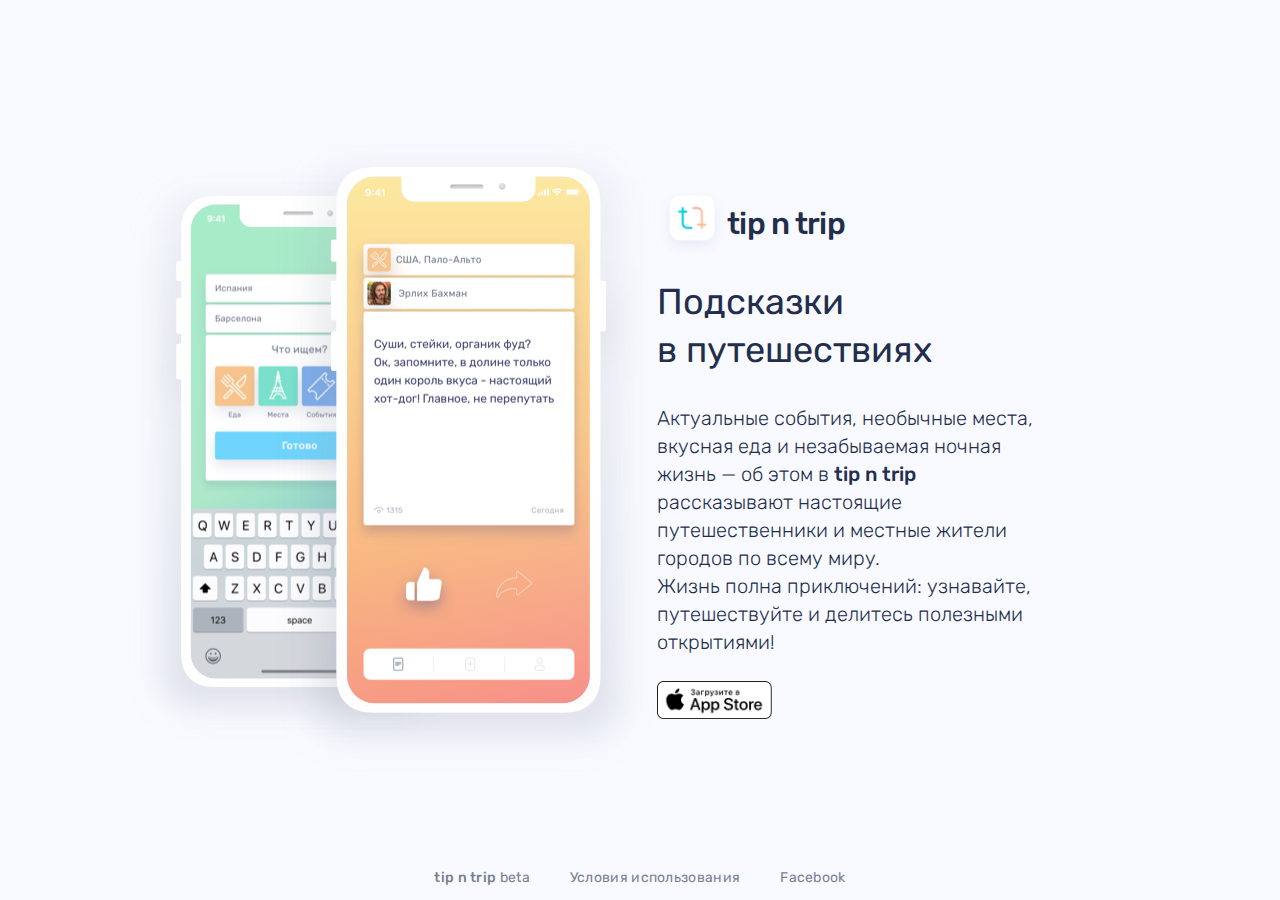
==== index.html @ 8a38551f "Fix styles" ====
<!DOCTYPE html>
<html>
    <head>
        <!-- Behavioral Meta Data -->
        <meta charset="utf-8">
        <meta http-equiv="X-UA-Compatible" content="IE=edge">
        <meta name="viewport" content="width=device-width, initial-scale=1.0">

        <!-- SEO Meta Data -->
        <title>tip n trip</title>
        <meta name="description" content="Актуальные события, необычные места, вкусная еда и незабываемая ночная жизнь — об этом в tip n trip рассказывают настоящие путешественники и местные жители городов по всему миру. Жизнь полна приключений: узнавайте, путешествуйте и делитесь полезными открытиями!">
        <meta name="keywords" content="подсказки,путешествия">

        <!-- Open Graph Meta Data -->
        <meta property="og:type" content="website">
        <meta property="og:site_name" content="tip n trip">
        <meta property="og:title" content="Подсказки в путешествиях">
        <meta property="og:description" content="Актуальные события, необычные места, вкусная еда и незабываемая ночная жизнь — об этом в tip n trip рассказывают настоящие путешественники и местные жители городов по всему миру. Жизнь полна приключений: узнавайте, путешествуйте и делитесь полезными открытиями!">
        <meta property="og:url" content="https://www.w3schools.com">
        <meta property="og:image" content="images/screens.png">

        <!-- Twitter Card Meta Data -->
        <meta name="twitter:card" content="summary_large_image">
        <meta name="twitter:title" content="Подсказки в путешествиях">
        <meta name="twitter:description" content="Актуальные события, необычные места, вкусная еда и незабываемая ночная жизнь — об этом в tip n trip рассказывают настоящие путешественники и местные жители городов по всему миру. Жизнь полна приключений: узнавайте, путешествуйте и делитесь полезными открытиями!">
        <meta name="twitter:site" content="https://www.w3schools.com">
        <meta name="twitter:image" content="images/screens.png">

        <!-- Favicon -->
        <link rel="shortcut icon" href="images/logo.ico" type="image/x-icon">
        <link rel="shortcut icon" href="images/logo.png" type="image/png">

        <!-- Apple Touch Icons -->
        <!-- Google Analytics -->

        <!-- Fonts -->
        <link href="https://fonts.googleapis.com/css?family=Rubik:300,400,500,700&amp;subset=cyrillic" rel="stylesheet">

        <style type="text/css">
            html, body {
              height: 100%;
              overflow: hidden;
              margin: 0;
              padding: 0;
              background-color: #f8faff;
              font-family: Rubik;
              font-style: normal;
              font-stretch: normal;
              font-weight: normal;
              color: #232e4d;
              line-height: normal;
              letter-spacing: normal;
              position: relative;
              min-height: 100%;
            }

            @media (max-height: 648px) and (min-width: 1024px) {
              html, body {
                overflow: visible;
                height: auto;
              }
            }

            img {
              max-width: 100%;
              max-height: 100%;
            }

            a {
              text-decoration: none;
              color: #232e4d;
            }

            .tipntrip-wrapper {
              display: flex;
              align-items: center;
              position: relative;
              margin: 0 auto;
              height: 100%;
              min-height: 100%;
            }

            .tipntrip-info {
              display: flex;
              flex-wrap: nowrap;
              align-items: center;
              margin: 0 auto;
            }

            .tipntrip-content {
              height: 100%;
              align-self: flex-start;
            }

            .tipntrip-screens {
              display: block;
              overflow: hidden;
              background-image: url(images/screens.png);
              background-repeat: no-repeat;
              background-size: contain;
            }

            .tipntrip-brand {
              display: flex;
              flex-wrap: nowrap;
              align-items: center;
              margin-top: 120px;
              margin-bottom: 20px;
            }

            .tipntrip {
              font-weight: 500;
            }

            .tipntrip-description p {
              margin-top: 0;
              margin-bottom: 0;
            }

            .tipntrip-footer {
              position: absolute;
              width: 100%;
              bottom: 0;
              z-index: 100;
              background-color: #f8faff;
            }

            .tipntrip-footer ul{
              display: flex;
              list-style: none;
              justify-content: center;
              opacity: 0.6;
              text-align: left;
              padding: 0;
            }

            .tipntrip-footer ul li {
              float: left;
            }

            @media (max-width: 1023px) {
              img {
                max-width: none;
                max-height: none;
                width: 100%;
              }
              .tipntrip-info {
                flex-direction: column-reverse;
                width: 87%;
              }
              .tipntrip-screens {
                width: 100%;
                height: 110vw;
              }
              .tipntrip-content {
                width: 100%;
                align-self: auto;
              }
              .tipntrip-brand {
                width: 70%;
                margin-left: auto;
                margin-right: auto;
              }
              .tipntrip-brand-logo {
                width: 35%;
              }
              .tipntrip-brand .tipntrip {
                font-size: 9.2vw;
                font-weight: 500;
                letter-spacing: -0.6px;
                text-align: left;
              }
              .tipntrip-slogan {
                font-size: 7.6vw;
                line-height: 1;
                text-align: center;
                margin-top: 4%;
                margin-bottom: 3%;
              }
              .tipntrip-description {
                font-size: 3.8vw;
                font-weight: 300;
                line-height: 1.5;
                text-align: center;
                margin-top: 3%;
                margin-bottom: 3%;
              }
              .tipntrip-description-additional {
                display: none
              }
              .tipntrip-appstore-link {
                width: 35%;
                margin: 0 auto;
                margin-top: 3%;
              }
              .tipntrip-footer ul{
                font-size: 3.8vw;
              }
              .tipntrip-footer ul li {
                margin-left: 3%;
              }
            }

            @media (min-width: 1024px) {
              .tipntrip-info {
                width: 1024px;
              }
              .tipntrip-screens {
                width: 529px;
                height: 644px;
              }
              .tipntrip-content {
                width: 387px;
                display: flex;
                flex-direction: column;
                justify-content: center;
              }
              .tipntrip-brand {
                margin-top: 60px;
              }
              .tipntrip-brand-logo {
                width: 70px;
                height: 70px;
              }
              .tipntrip-brand .tipntrip {
                font-size: 30.6px;
                letter-spacing: -0.7px;
                text-align: left;
              }
              .tipntrip-slogan {
                font-size: 36px;
                line-height: 1.33;
                text-align: left;
                margin-bottom: 15px;
              }
              .tipntrip-description {
                font-size: 20px;
                font-weight: 300;
                line-height: 1.4;
                text-align: left;
                margin-top: 15px;
              }
              .tipntrip-appstore-link {
                width: 117.9px;
                height: 38.3px;
                margin-top: 25px;
              }
              .tipntrip-footer ul{
                height: 17px;
                font-size: 14px;
                letter-spacing: 0.3px;
              }
              .tipntrip-footer ul li {
                margin-left: 20px;
                margin-right: 20px;
              }
            }

            @media (min-width: 1366px) {
              .tipntrip-info {
                width: 1279px;
              }
              .tipntrip-content {
                width: 708px;
              }
            }
        </style>
    </head>
    <body>
        <div class="tipntrip-wrapper">
            <div class="tipntrip-info">
                <div class="tipntrip-screens"></div>
                <div class="tipntrip-content">
                    <div class="tipntrip-brand">
                        <img src="images/logo.png" class="tipntrip-brand-logo">
                        <div class="tipntrip">tip n trip</div>
                    </div>
                    <div class="tipntrip-slogan">
                        Подсказки в&nbsp;путешествиях
                    </div>
                    <div class="tipntrip-description">
                        <p class="tipntrip-description-main">
                            Актуальные события, необычные места, вкусная еда и незабываемая
                            ночная жизнь — об этом в&nbsp;<span class="tipntrip">tip n trip</span> рассказывают настоящие
                            путешественники и местные жители городов по всему миру.
                        </p>
                        <p class="tipntrip-description-additional">
                            Жизнь полна приключений: узнавайте, путешествуйте и делитесь
                            полезными открытиями!
                        </p>
                    </div>
                    <div class="tipntrip-appstore-link">
                        <a href="https://itunes.apple.com/us/app/tip-n-trip-путешествия/id1356567243?ls=1&mt=8">
                            <img src="images/app_store.png">
                        </a>
                    </div>
                </div>
            </div>
            <div class="tipntrip-footer">
                <ul>
                    <li>
                        <span class="tipntrip">tip n trip</span> beta
                    </li>
                    <li>
                        <a href="tos.html">
                            Условия использования
                        </a>
                    </li>
                    <li>
                        <a href="https://www.facebook.com/tipntrip">
                            Facebook
                        </a>
                    </li>
                </ul>
            </div>
        </div>
    </body>
</html>
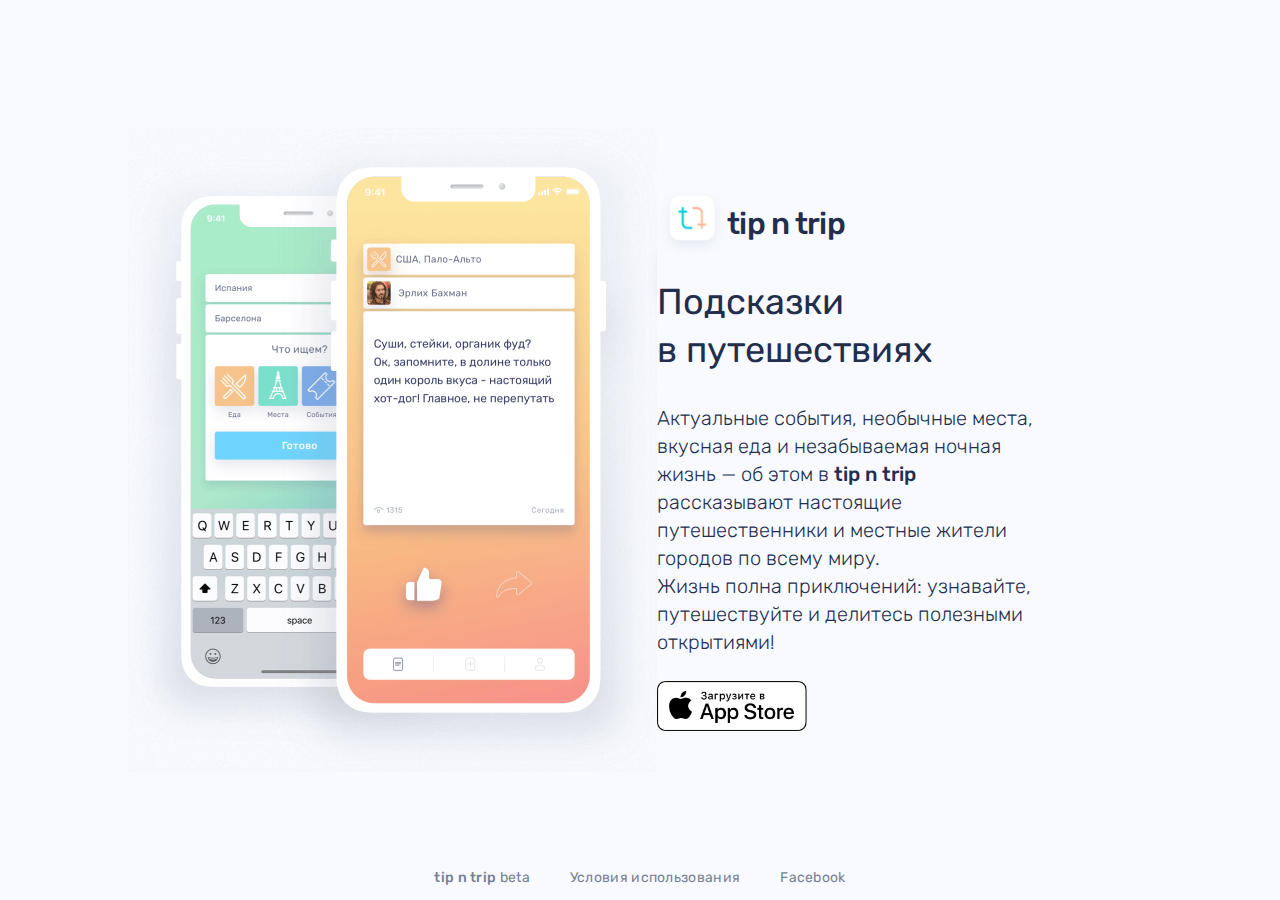
==== commit 337aa967: "Fix ipad view" ====
--- a/index.html
+++ b/index.html
@@ -94,10 +94,6 @@
 
             .tipntrip-screens {
               display: block;
-              overflow: hidden;
-              background-image: url(images/screens.png);
-              background-repeat: no-repeat;
-              background-size: contain;
             }
 
             .tipntrip-brand {
@@ -146,20 +142,22 @@
               }
               .tipntrip-info {
                 flex-direction: column-reverse;
+                align-self: flex-start;
                 width: 87%;
-              }
-              .tipntrip-screens {
-                width: 100%;
-                height: 110vw;
+                max-width: 600px;
               }
               .tipntrip-content {
                 width: 100%;
                 align-self: auto;
+              }
+              .tipntrip-screens {
+                width: 100%;
               }
               .tipntrip-brand {
                 width: 70%;
                 margin-left: auto;
                 margin-right: auto;
+                margin-top: 30px;
               }
               .tipntrip-brand-logo {
                 width: 35%;
@@ -189,7 +187,7 @@
                 display: none
               }
               .tipntrip-appstore-link {
-                width: 35%;
+                width: 35vw;
                 margin: 0 auto;
                 margin-top: 3%;
               }
@@ -198,6 +196,24 @@
               }
               .tipntrip-footer ul li {
                 margin-left: 3%;
+              }
+            }
+
+            @media (min-width: 600px) {
+              .tipntrip-brand .tipntrip {
+                font-size: 55px;
+              }
+              .tipntrip-slogan {
+                font-size: 46px;
+              }
+              .tipntrip-description {
+                font-size: 25px;
+              }
+              .tipntrip-appstore-link {
+                width: 210px;
+              }
+              .tipntrip-footer ul{
+                font-size: 22.8px;
               }
             }
 
@@ -241,8 +257,7 @@
                 margin-top: 15px;
               }
               .tipntrip-appstore-link {
-                width: 117.9px;
-                height: 38.3px;
+                width: 150px;;
                 margin-top: 25px;
               }
               .tipntrip-footer ul{
@@ -269,7 +284,9 @@
     <body>
         <div class="tipntrip-wrapper">
             <div class="tipntrip-info">
-                <div class="tipntrip-screens"></div>
+                <div class="tipntrip-screens">
+                    <img src="images/screens.png" alt="Screenshots">
+                </div>
                 <div class="tipntrip-content">
                     <div class="tipntrip-brand">
                         <img src="images/logo.png" class="tipntrip-brand-logo">
@@ -281,7 +298,7 @@
                     <div class="tipntrip-description">
                         <p class="tipntrip-description-main">
                             Актуальные события, необычные места, вкусная еда и незабываемая
-                            ночная жизнь — об этом в&nbsp;<span class="tipntrip">tip n trip</span> рассказывают настоящие
+                            ночная жизнь&nbsp;— об этом в&nbsp;<span class="tipntrip">tip&nbsp;n&nbsp;trip</span> рассказывают настоящие
                             путешественники и местные жители городов по всему миру.
                         </p>
                         <p class="tipntrip-description-additional">
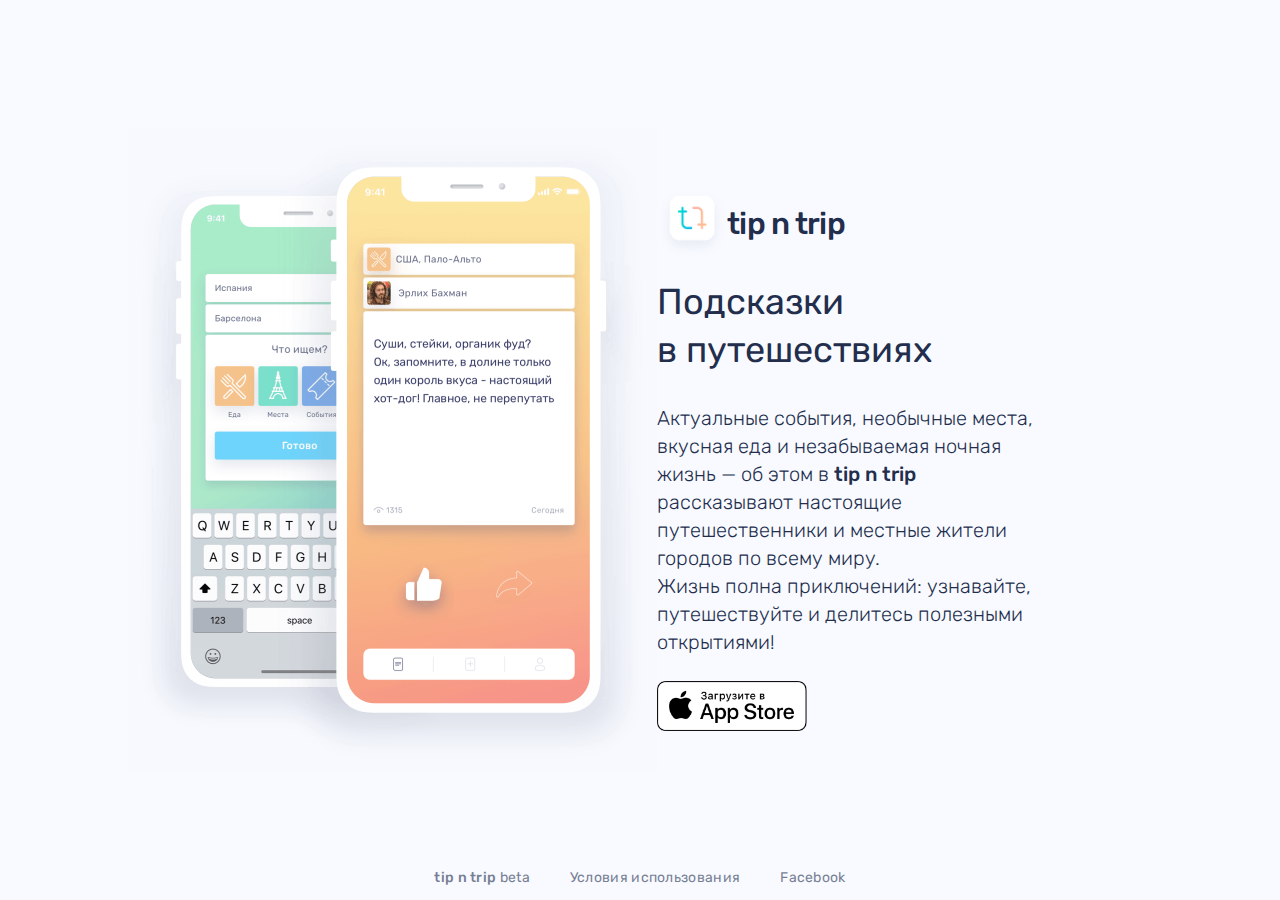
==== commit 41cf0732: "Fix margins" ====
--- a/index.html
+++ b/index.html
@@ -54,10 +54,14 @@
               min-height: 100%;
             }
 
-            @media (max-height: 648px) and (min-width: 1024px) {
+            @media (max-height: 648px) and (min-width: 1024px), (max-width: 1023px) and (max-height: 150vw) and (max-height: 900px) {
               html, body {
                 overflow: visible;
                 height: auto;
+              }
+
+              .tipntrip-screens {
+                margin-bottom: 60px;
               }
             }
 
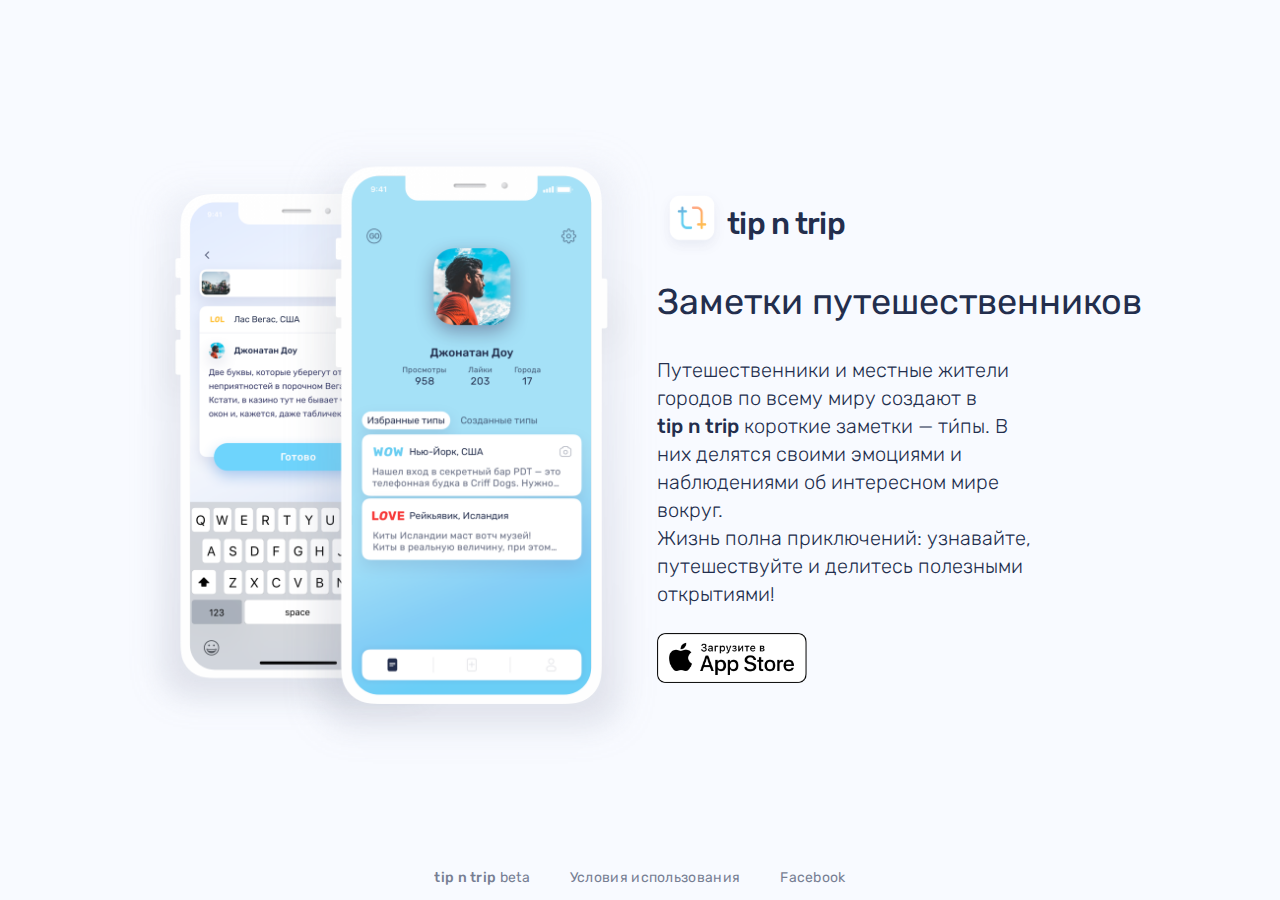
==== commit e43a205f: "Update text and images" ====
--- a/index.html
+++ b/index.html
@@ -297,17 +297,15 @@
                         <div class="tipntrip">tip n trip</div>
                     </div>
                     <div class="tipntrip-slogan">
-                        Подсказки в&nbsp;путешествиях
+                        Заметки&nbsp;путешественников
                     </div>
                     <div class="tipntrip-description">
                         <p class="tipntrip-description-main">
-                            Актуальные события, необычные места, вкусная еда и незабываемая
-                            ночная жизнь&nbsp;— об этом в&nbsp;<span class="tipntrip">tip&nbsp;n&nbsp;trip</span> рассказывают настоящие
-                            путешественники и местные жители городов по всему миру.
+                          Путешественники и местные жители городов по всему миру создают в <span class="tipntrip">tip&nbsp;n&nbsp;trip</span> короткие заметки — ти́пы.
+                          В них делятся своими эмоциями и наблюдениями об интересном мире вокруг.
                         </p>
                         <p class="tipntrip-description-additional">
-                            Жизнь полна приключений: узнавайте, путешествуйте и делитесь
-                            полезными открытиями!
+                          Жизнь полна приключений: узнавайте, путешествуйте и делитесь полезными открытиями!
                         </p>
                     </div>
                     <div class="tipntrip-appstore-link">
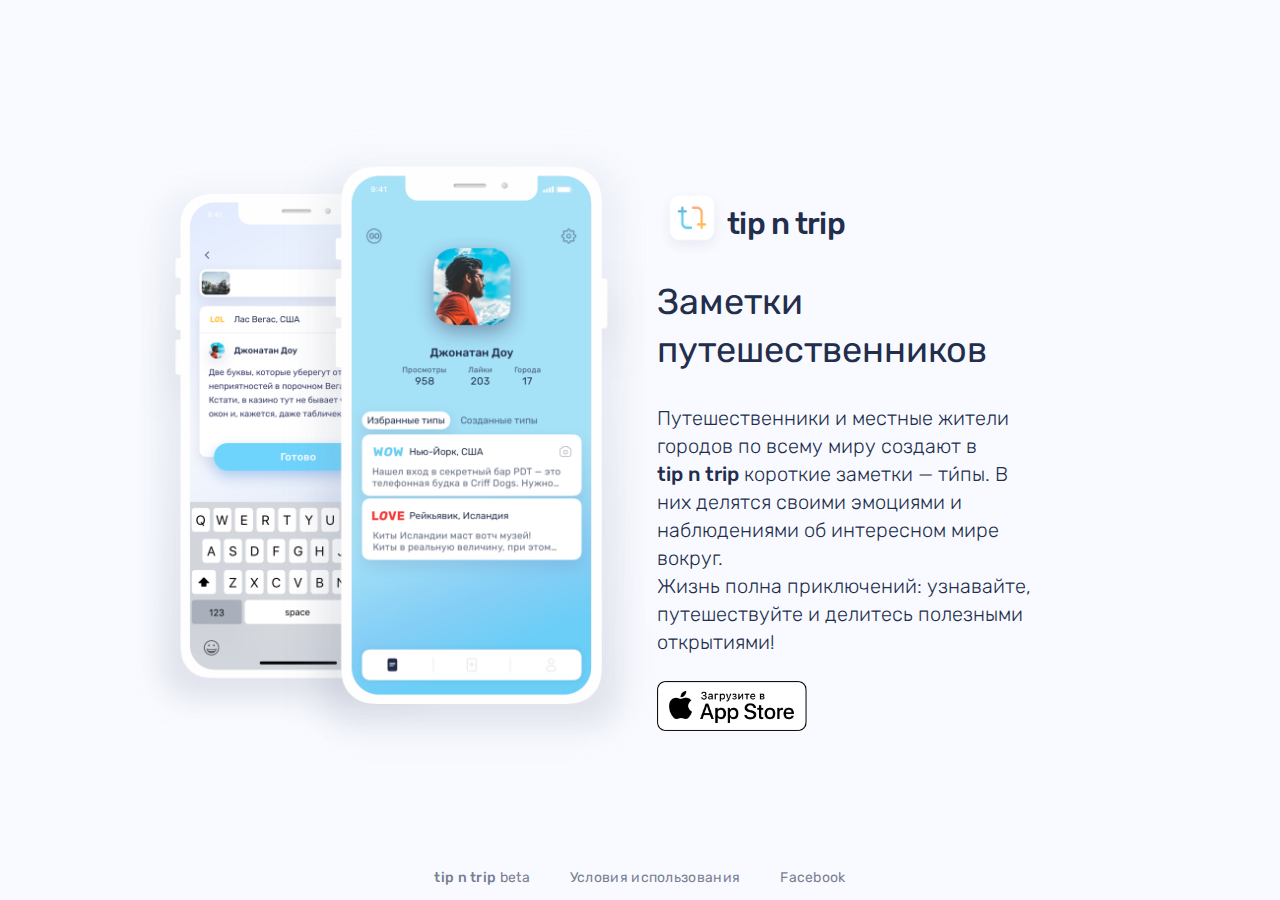
==== commit 662971d2: "Fix slogan" ====
--- a/index.html
+++ b/index.html
@@ -297,7 +297,7 @@
                         <div class="tipntrip">tip n trip</div>
                     </div>
                     <div class="tipntrip-slogan">
-                        Заметки&nbsp;путешественников
+                        Заметки путешественников
                     </div>
                     <div class="tipntrip-description">
                         <p class="tipntrip-description-main">
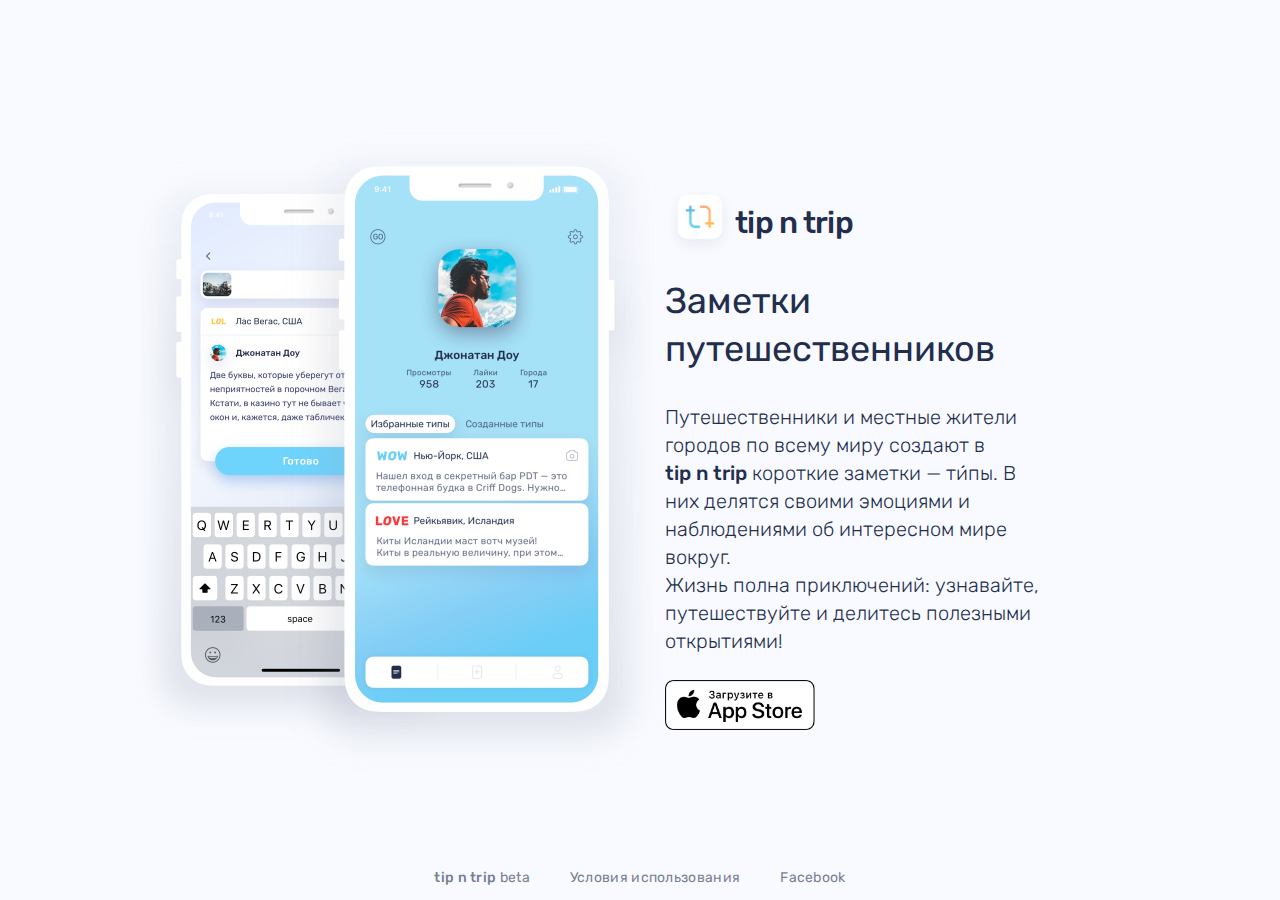
==== commit c56b50ce: "Fix screens for no retina" ====
--- a/index.html
+++ b/index.html
@@ -226,8 +226,8 @@
                 width: 1024px;
               }
               .tipntrip-screens {
-                width: 529px;
-                height: 644px;
+                width: 537px;
+                height: 646px;
               }
               .tipntrip-content {
                 width: 387px;
